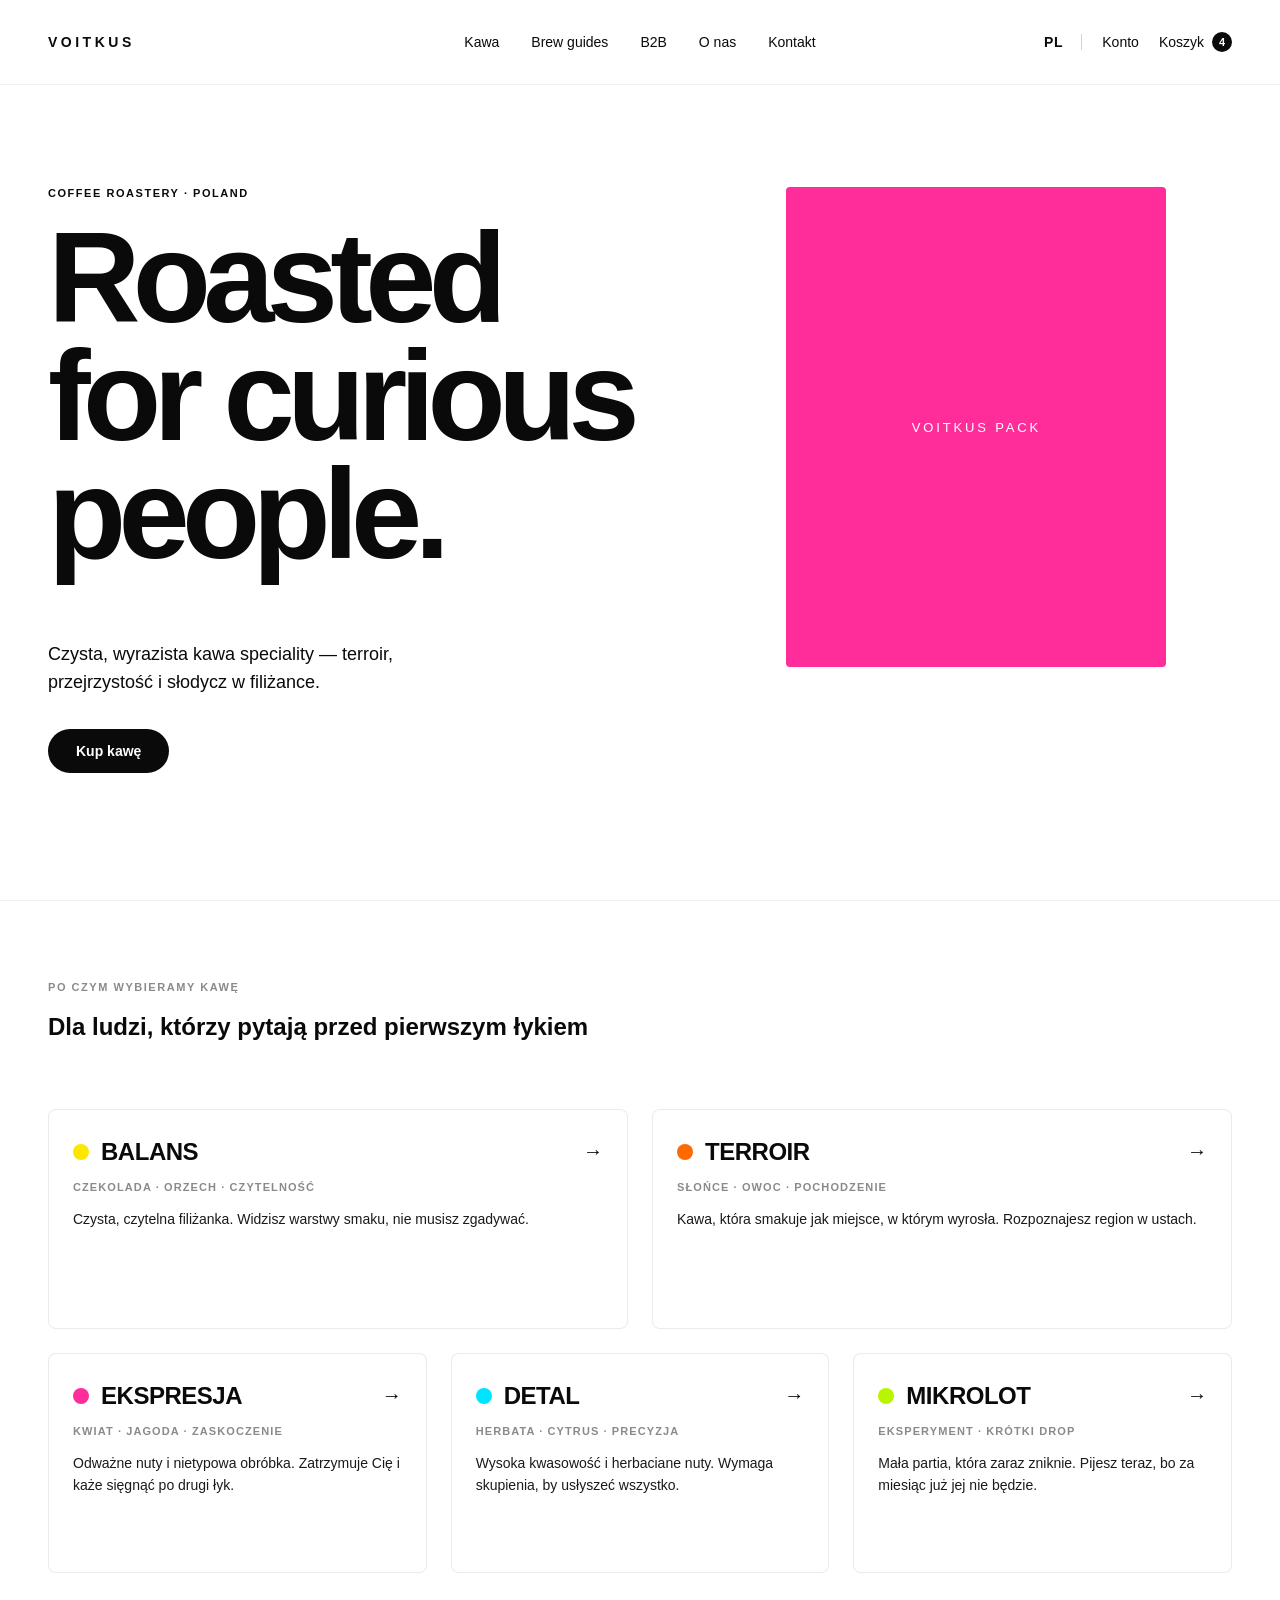
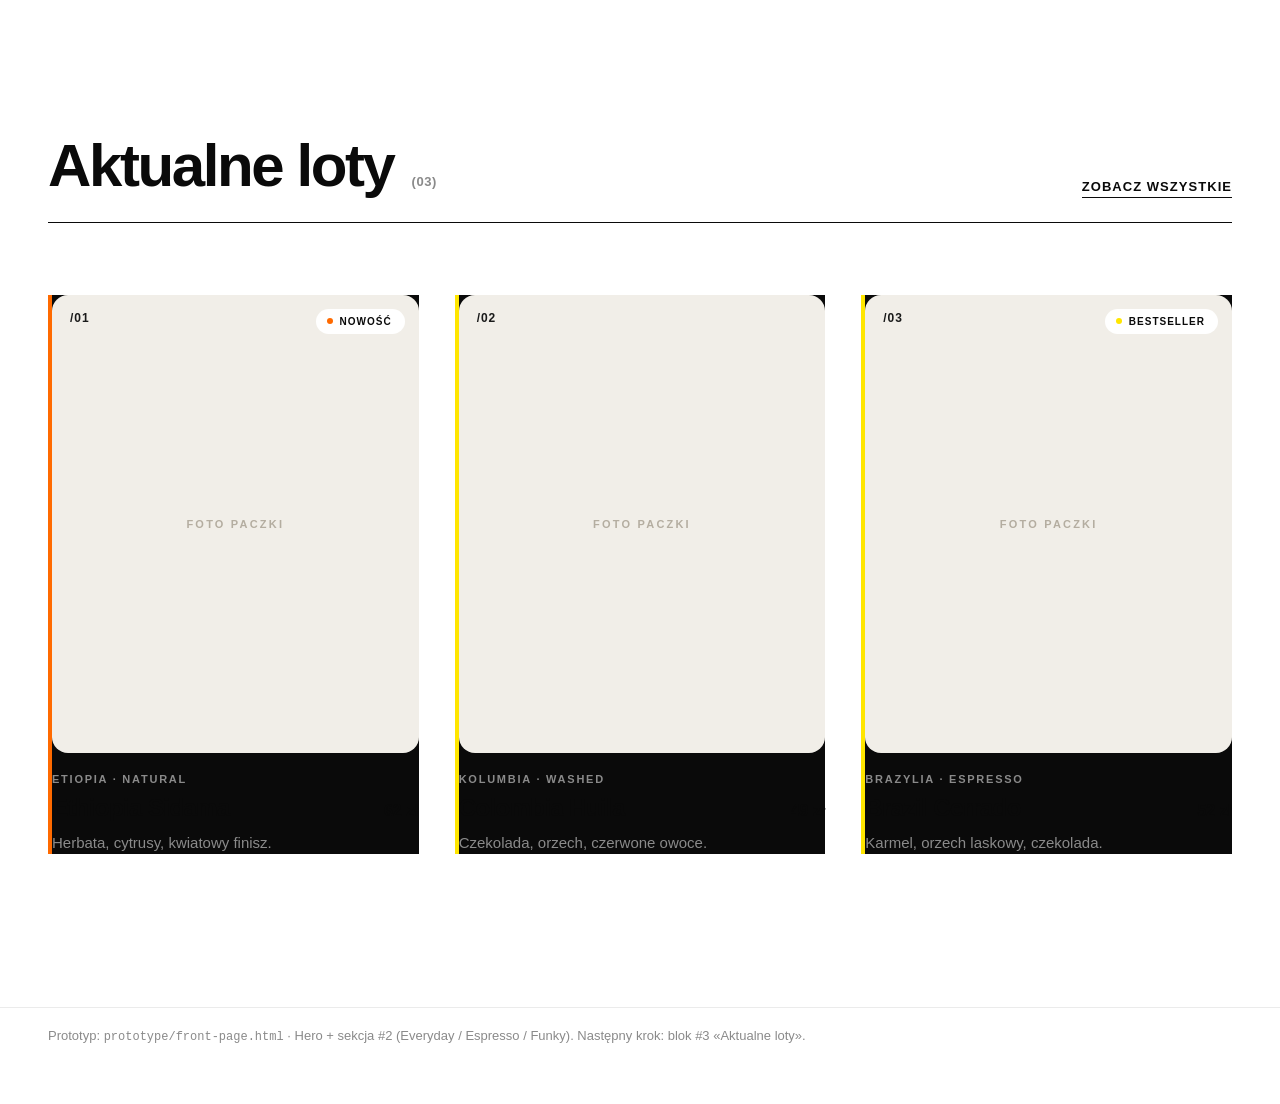
==== prototype/front-page.html @ 4f2a1296 "Initial commit: Voitkus WordPress theme with front page sections. WooCommerce lot cards from product" ====
<!DOCTYPE html>
<html lang="pl">
<head>
  <meta charset="UTF-8">
  <meta name="viewport" content="width=device-width, initial-scale=1">
  <title>Voitkus — front page prototype</title>
  <link rel="stylesheet" href="../brand/design-tokens.css">
  <style>
    * { box-sizing: border-box; }

    :root {
      --font-display: "Helvetica Neue", Arial, sans-serif;
      --font-body: "Helvetica Neue", Arial, sans-serif;
      --header-pad-y: 32px;
    }

    body {
      margin: 0;
      background: var(--voitkus-white);
      color: var(--voitkus-black);
      font-family: var(--font-body);
    }

    a { color: inherit; text-decoration: none; }

    /* Header — logo · nav · actions */
    .site-header {
      position: fixed;
      top: 0;
      left: 0;
      z-index: 10;
      width: 100%;
      padding: var(--header-pad-y) var(--grid-gutter);
      background: rgba(255, 255, 255, 0.85);
      -webkit-backdrop-filter: blur(12px);
      backdrop-filter: blur(12px);
      border-bottom: 1px solid rgba(10, 10, 10, 0.06);
    }

    .site-header__inner {
      display: grid;
      grid-template-columns: 1fr auto 1fr;
      grid-template-areas: "brand nav actions";
      align-items: center;
      width: 100%;
    }

    .site-branding { grid-area: brand; justify-self: start; }

    .site-logo {
      font-size: 14px;
      font-weight: 800;
      letter-spacing: 0.25em;
      text-transform: uppercase;
    }

    .site-nav { grid-area: nav; justify-self: center; }

    .site-nav__list {
      display: flex;
      gap: 32px;
      margin: 0;
      padding: 0;
      list-style: none;
      font-size: 14px;
      white-space: nowrap;
    }

    .site-nav__list a {
      transition: opacity 160ms ease;
    }

    .site-nav__list a:hover,
    .header-action:hover {
      opacity: 0.55;
    }

    .header-actions {
      display: flex;
      grid-area: actions;
      justify-self: end;
      align-items: center;
      gap: 20px;
      font-size: 14px;
    }

    .header-action {
      display: inline-flex;
      align-items: center;
      gap: 8px;
      transition: opacity 160ms ease;
    }

    .header-action--language {
      padding-right: 18px;
      border-right: 1px solid rgba(10, 10, 10, 0.18);
      font-weight: 800;
      letter-spacing: 0.05em;
    }

    .cart-count {
      display: inline-grid;
      min-width: 20px;
      height: 20px;
      place-items: center;
      border-radius: 999px;
      background: var(--voitkus-black);
      color: var(--voitkus-white);
      font-size: 11px;
      font-weight: 700;
      line-height: 1;
    }

    .mobile-menu-toggle { display: none; }

    /* Hero */
    .hero {
      display: flex;
      align-items: center;
      min-height: 100vh;
      min-height: 100dvh;
      padding: 120px var(--grid-gutter) max(60px, env(safe-area-inset-bottom, 0px));
    }

    .hero__main {
      display: grid;
      width: 100%;
      grid-template-columns: 1.1fr 0.9fr;
      grid-template-areas:
        "intro product"
        "copy product";
      gap: 40px 48px;
      align-items: start;
    }

    .hero__intro { grid-area: intro; max-width: var(--content-wide); }

    .hero__copy {
      grid-area: copy;
      max-width: var(--content-text);
    }

    .hero__eyebrow {
      margin: 0 0 20px;
      font-size: 11px;
      font-weight: 600;
      letter-spacing: 0.14em;
      text-transform: uppercase;
    }

    .hero h1 {
      margin: 0 0 28px;
      font-family: var(--font-display);
      font-size: clamp(72px, 10vw, 168px);
      font-weight: 700;
      line-height: 0.92;
      letter-spacing: -0.06em;
    }

    .hero__text {
      margin: 0 0 32px;
      max-width: 36rem;
      font-size: 18px;
      line-height: 1.55;
    }

    .hero__cta {
      display: inline-block;
      padding: 14px 28px;
      border-radius: 999px;
      background: var(--voitkus-black);
      color: var(--voitkus-white);
      font-size: 14px;
      font-weight: 600;
      transition: opacity 160ms ease;
    }

    .hero__cta:hover { opacity: 0.75; }

    .hero__product {
      display: flex;
      grid-area: product;
      justify-content: center;
      align-items: flex-start;
      margin: 0;
    }

    .hero-bag--placeholder {
      display: grid;
      width: min(100%, 380px);
      min-height: min(480px, 65vh);
      max-height: min(560px, 72vh);
      place-items: center;
      border-radius: 4px;
      background: var(--lot-magenta);
      color: var(--voitkus-white);
      font-size: 13px;
      font-weight: 300;
      letter-spacing: 0.22em;
      text-transform: uppercase;
    }

    /* Profiles — block #2 */
    .profiles {
      padding: 80px var(--grid-gutter) 64px;
      border-top: 1px solid rgba(10, 10, 10, 0.06);
    }

    .profiles__header {
      display: flex;
      align-items: flex-end;
      justify-content: space-between;
      gap: 24px;
      margin-bottom: 48px;
    }

    .profiles__header-text {
      max-width: 36rem;
    }

    .profiles__swipe-hint {
      display: none;
      align-items: center;
      gap: 8px;
      font-size: 11px;
      font-weight: 600;
      letter-spacing: 0.1em;
      text-transform: uppercase;
      color: var(--voitkus-gray);
      white-space: nowrap;
    }

    .profiles__eyebrow {
      margin: 0 0 12px;
      font-size: 11px;
      font-weight: 600;
      letter-spacing: 0.14em;
      text-transform: uppercase;
      color: var(--voitkus-gray);
    }

    .profiles__title {
      margin: 0;
      font-family: var(--font-display);
      font-size: clamp(28px, 4vw, 44px);
      font-weight: 700;
      line-height: 1.05;
      letter-spacing: -0.03em;
    }

    .profiles__grid {
      display: grid;
      grid-template-columns: repeat(6, 1fr);
      gap: 24px;
    }

    .profile-card {
      --profile-accent: var(--lot-yellow);
      position: relative;
      display: flex;
      flex-direction: column;
      min-height: 220px;
      padding: 28px 24px 24px;
      border: 1px solid rgba(10, 10, 10, 0.08);
      border-radius: 8px;
      text-decoration: none;
      color: inherit;
      background: var(--voitkus-white);
      transition: background 240ms ease, color 240ms ease, border-color 240ms ease, transform 240ms ease;
    }

    .profile-card:hover {
      background: var(--voitkus-black);
      color: var(--voitkus-white);
      border-color: var(--voitkus-black);
      transform: translateY(-4px);
    }

    .profile-card:nth-child(1),
    .profile-card:nth-child(2) {
      grid-column: span 3;
    }

    .profile-card:nth-child(3),
    .profile-card:nth-child(4),
    .profile-card:nth-child(5) {
      grid-column: span 2;
    }

    .profile-card[data-profile="espresso"] {
      --profile-accent: var(--lot-orange);
    }

    .profile-card[data-profile="funky"] {
      --profile-accent: var(--lot-magenta);
    }

    .profile-card[data-profile="cyan"] {
      --profile-accent: var(--lot-cyan);
    }

    .profile-card[data-profile="lime"] {
      --profile-accent: var(--lot-lime);
    }

    .profile-card__header {
      display: flex;
      align-items: center;
      justify-content: space-between;
      margin-bottom: 16px;
    }

    .profile-card__title-group {
      display: flex;
      align-items: center;
      gap: 12px;
    }

    .profile-card__dot {
      display: block;
      width: 16px;
      height: 16px;
      border-radius: 8px;
      background: var(--profile-accent);
      transition: width 240ms ease, border-radius 240ms ease;
    }

    .profile-card:hover .profile-card__dot {
      width: 48px;
      border-radius: 4px;
    }

    .profile-card__sense {
      margin: 0;
      font-family: var(--font-display);
      font-size: clamp(20px, 2vw, 24px);
      font-weight: 700;
      line-height: 1.15;
      letter-spacing: -0.02em;
    }

    .profile-card__arrow {
      font-size: 20px;
      transition: transform 240ms ease, color 240ms ease;
    }

    .profile-card:hover .profile-card__arrow {
      transform: translateX(6px);
      color: var(--profile-accent);
    }

    .profile-card__feelings {
      margin: 0 0 16px;
      font-size: 11px;
      font-weight: 600;
      letter-spacing: 0.1em;
      text-transform: uppercase;
      color: var(--voitkus-gray);
      transition: color 240ms ease;
    }

    .profile-card:hover .profile-card__feelings {
      color: var(--profile-accent);
    }

    .profile-card__text {
      flex: 1 1 auto;
      margin: 0;
      font-size: 14px;
      line-height: 1.55;
      color: var(--voitkus-gray-dark);
      transition: color 240ms ease;
    }

    .profile-card:hover .profile-card__text {
      color: rgba(255, 255, 255, 0.7);
    }

    .proto-note {
      padding: 20px var(--grid-gutter) 48px;
      font-size: 13px;
      color: var(--voitkus-gray);
      border-top: 1px solid rgba(10, 10, 10, 0.08);
    }

    .proto-note code {
      font-size: 12px;
    }

    /* ==========================================================================
       Products Section (Aktualne loty) - Editorial Specialty
       ========================================================================== */

    .products {
      padding: 100px var(--grid-gutter) 140px;
      background: var(--voitkus-white);
      color: var(--voitkus-black);
    }

    .products__header {
      display: flex;
      align-items: flex-end;
      justify-content: space-between;
      gap: 24px;
      margin-bottom: 72px;
      padding-bottom: 28px;
      border-bottom: 1px solid var(--voitkus-black);
    }

    .products__heading {
      display: flex;
      align-items: baseline;
      gap: 18px;
    }

    .products__title {
      margin: 0;
      font-family: var(--font-display);
      font-size: clamp(38px, 5vw, 60px);
      font-weight: 700;
      line-height: 0.95;
      letter-spacing: -0.04em;
    }

    .products__count {
      font-size: 13px;
      font-weight: 600;
      letter-spacing: 0.04em;
      color: var(--voitkus-gray);
      font-variant-numeric: tabular-nums;
    }

    .products__link {
      position: relative;
      font-size: 13px;
      font-weight: 600;
      text-decoration: none;
      text-transform: uppercase;
      letter-spacing: 0.08em;
      white-space: nowrap;
    }

    .products__link::after {
      content: '';
      position: absolute;
      left: 0;
      bottom: -4px;
      width: 100%;
      height: 1px;
      background: var(--voitkus-black);
      transform: scaleX(1);
      transform-origin: right;
      transition: transform 320ms cubic-bezier(0.4, 0, 0.2, 1);
    }

    .products__link:hover::after {
      transform: scaleX(0);
    }

    .products__grid {
      display: grid;
      grid-template-columns: repeat(3, 1fr);
      gap: 56px 36px;
    }

    .product-card {
      --lot-accent: var(--lot-yellow);
      position: relative;
      display: flex;
      flex-direction: column;
      text-decoration: none;
      color: inherit;
    }

    .product-card[data-lot-accent="orange"] { --lot-accent: var(--lot-orange); }
    .product-card[data-lot-accent="magenta"] { --lot-accent: var(--lot-magenta); }
    .product-card[data-lot-accent="cyan"] { --lot-accent: var(--lot-cyan); }
    .product-card[data-lot-accent="lime"] { --lot-accent: var(--lot-lime); }

    .product-card__visual {
      position: relative;
      aspect-ratio: 4 / 5;
      background: #F1EEE8;
      overflow: hidden;
      border-radius: 16px;
    }

    .product-card__index {
      position: absolute;
      top: 16px;
      left: 18px;
      z-index: 2;
      font-size: 12px;
      font-weight: 600;
      letter-spacing: 0.08em;
      color: var(--voitkus-gray-dark);
      font-variant-numeric: tabular-nums;
    }

    .product-card__badge {
      position: absolute;
      top: 14px;
      right: 14px;
      z-index: 2;
      display: inline-flex;
      align-items: center;
      gap: 7px;
      padding: 7px 13px 7px 11px;
      background: var(--voitkus-white);
      color: var(--voitkus-black);
      font-size: 10px;
      font-weight: 700;
      letter-spacing: 0.1em;
      text-transform: uppercase;
      border-radius: 999px;
    }

    .product-card__badge::before {
      content: '';
      width: 6px;
      height: 6px;
      border-radius: 50%;
      background: var(--lot-accent);
    }

    .product-card__image-placeholder {
      width: 100%;
      height: 100%;
      display: grid;
      place-items: center;
      color: #B4ADA0;
      font-size: 11px;
      font-weight: 600;
      letter-spacing: 0.2em;
      text-transform: uppercase;
      transition: transform 800ms cubic-bezier(0.16, 1, 0.3, 1);
    }

    .product-card:hover .product-card__image-placeholder {
      transform: scale(1.05);
    }

    .product-card__quick-add {
      position: absolute;
      left: 14px;
      right: 14px;
      bottom: 14px;
      z-index: 2;
      display: flex;
      align-items: center;
      justify-content: space-between;
      padding: 13px 16px 13px 20px;
      background: var(--voitkus-black);
      color: var(--voitkus-white);
      border-radius: 999px;
      font-size: 12px;
      font-weight: 700;
      letter-spacing: 0.06em;
      text-transform: uppercase;
      opacity: 0;
      transform: translateY(12px);
      transition: opacity 360ms cubic-bezier(0.16, 1, 0.3, 1),
                  transform 360ms cubic-bezier(0.16, 1, 0.3, 1);
    }

    .product-card:hover .product-card__quick-add {
      opacity: 1;
      transform: translateY(0);
    }

    .product-card__quick-add-icon {
      display: grid;
      place-items: center;
      width: 26px;
      height: 26px;
      border-radius: 50%;
      background: var(--lot-accent);
      color: var(--voitkus-black);
      font-size: 14px;
    }

    .product-card__content {
      display: flex;
      flex-direction: column;
      padding-top: 20px;
    }

    .product-card__origin {
      margin: 0 0 10px;
      font-size: 11px;
      font-weight: 700;
      letter-spacing: 0.16em;
      text-transform: uppercase;
      color: var(--voitkus-gray);
    }

    .product-card__title-row {
      display: flex;
      align-items: baseline;
      justify-content: space-between;
      gap: 16px;
      margin-bottom: 12px;
    }

    .product-card__title {
      margin: 0;
      font-family: var(--font-display);
      font-size: 24px;
      font-weight: 700;
      line-height: 1.05;
      letter-spacing: -0.025em;
      transition: color 240ms ease;
    }

    .product-card:hover .product-card__title {
      color: var(--lot-accent);
    }

    .product-card__price {
      font-size: 16px;
      font-weight: 600;
      white-space: nowrap;
      font-variant-numeric: tabular-nums;
    }

    .product-card__notes {
      margin: 0;
      font-size: 15px;
      line-height: 1.45;
      color: var(--voitkus-gray);
    }

    @media (max-width: 1100px) {
      .products__grid {
        grid-template-columns: repeat(2, 1fr);
      }
    }

    @media (max-width: 900px) {
      .site-header {
        padding: 20px var(--grid-gutter-md);
      }

      .site-header__inner {
        grid-template-columns: 1fr auto;
        grid-template-areas: "brand actions";
      }

      .site-nav {
        position: fixed;
        inset: 72px 0 0;
        padding: 28px 20px;
        background: var(--voitkus-white);
        visibility: hidden;
        transform: translateX(100%);
        transition: transform 240ms ease, visibility 240ms ease;
      }

      body.mobile-nav-open {
        overflow: hidden;
      }

      body.mobile-nav-open .site-nav {
        visibility: visible;
        transform: translateX(0);
      }

      .site-nav__list {
        flex-direction: column;
        align-items: flex-start;
        gap: 22px;
        font-size: 18px;
      }

      .header-action__label { display: none; }

      .mobile-menu-toggle {
        display: inline-flex;
        flex-direction: column;
        justify-content: center;
        gap: 5px;
        width: 34px;
        height: 34px;
        padding: 0;
        border: 0;
        background: transparent;
        cursor: pointer;
      }

      .mobile-menu-toggle span {
        display: block;
        width: 20px;
        height: 2px;
        background: currentColor;
        transition: transform 200ms ease;
      }

      body.mobile-nav-open .mobile-menu-toggle span:first-child {
        transform: translateY(3.5px) rotate(45deg);
      }

      body.mobile-nav-open .mobile-menu-toggle span:last-child {
        transform: translateY(-3.5px) rotate(-45deg);
      }

      .hero {
        align-items: flex-start;
        min-height: auto;
        padding: 100px var(--grid-gutter-md) 40px;
      }

      .hero__main {
        grid-template-columns: 1fr minmax(108px, 38vw);
        grid-template-areas:
          "intro product"
          "copy copy";
        gap: 20px 16px;
      }

      .hero h1 {
        font-size: clamp(44px, 11.5vw, 72px);
      }

      .hero-bag--placeholder {
        min-height: min(200px, 32vh);
        max-height: min(280px, 38vh);
      }

      .profiles {
        padding: 56px var(--grid-gutter-md) 48px;
      }

      .profiles__header {
        flex-direction: column;
        align-items: flex-start;
        gap: 16px;
        margin-bottom: 32px;
      }

      .profiles__swipe-hint {
        display: flex;
      }

      .profiles__grid {
        display: flex;
        overflow-x: auto;
        scroll-snap-type: x mandatory;
        scrollbar-width: none; /* Firefox */
        padding-bottom: 16px;
        margin: 0 calc(var(--grid-gutter-md) * -1);
        padding: 0 var(--grid-gutter-md) 16px;
        gap: 12px;
      }

      .profiles__grid::-webkit-scrollbar {
        display: none; /* Safari and Chrome */
      }

      .profile-card,
      .profile-card:nth-child(1),
      .profile-card:nth-child(2),
      .profile-card:nth-child(3),
      .profile-card:nth-child(4),
      .profile-card:nth-child(5) {
        flex: 0 0 calc(85vw - var(--grid-gutter-md));
        scroll-snap-align: start;
        min-height: 0;
      }
    }

    @media (max-width: 520px) {
      .site-header {
        padding: 16px var(--grid-gutter-xs);
      }

      .hero {
        padding: 88px var(--grid-gutter-xs) 32px;
      }

      .profiles {
        padding: 48px var(--grid-gutter-xs) 40px;
      }

      .products {
        padding: 64px var(--grid-gutter-xs) 80px;
      }

      .products__header {
        flex-direction: column;
        align-items: flex-start;
        gap: 24px;
        margin-bottom: 48px;
      }

      .products__grid {
        display: flex;
        flex-direction: column;
        gap: 64px;
      }

      .product-card:nth-child(n) {
        margin-top: 0;
      }
    }
  </style>
</head>
<body>

  <header class="site-header">
    <div class="site-header__inner">
      <div class="site-branding">
        <a class="site-logo" href="#">VOITKUS</a>
      </div>

      <nav id="site-nav" class="site-nav" aria-label="Primary">
        <ul class="site-nav__list">
          <li><a href="#">Kawa</a></li>
          <li><a href="#">Brew guides</a></li>
          <li><a href="#">B2B</a></li>
          <li><a href="#">O nas</a></li>
          <li><a href="#">Kontakt</a></li>
        </ul>
      </nav>

      <div class="header-actions">
        <a class="header-action header-action--language" href="#" aria-label="Język">PL</a>
        <a class="header-action" href="#">
          <span class="header-action__label">Konto</span>
        </a>
        <a class="header-action" href="#">
          <span class="header-action__label">Koszyk</span>
          <span class="cart-count">4</span>
        </a>
        <button
          class="mobile-menu-toggle"
          type="button"
          aria-controls="site-nav"
          aria-expanded="false"
          aria-label="Menu"
        >
          <span></span>
          <span></span>
        </button>
      </div>
    </div>
  </header>

  <main>
    <section class="hero" aria-labelledby="hero-title">
      <div class="hero__main">
        <div class="hero__intro">
          <p class="hero__eyebrow" lang="en">COFFEE ROASTERY · POLAND</p>
          <h1 id="hero-title" lang="en">
            Roasted<br>
            for curious<br>
            people.
          </h1>
        </div>

        <figure class="hero__product" aria-label="Opakowanie kawy Voitkus">
          <div class="hero-bag--placeholder" role="img" aria-label="Opakowanie kawy Voitkus">
            <span lang="en">VOITKUS PACK</span>
          </div>
        </figure>

        <div class="hero__copy">
          <p class="hero__text">
            Czysta, wyrazista kawa speciality — terroir, przejrzystość i słodycz w filiżance.
          </p>
          <a class="hero__cta" href="#">Kup kawę</a>
        </div>
      </div>
    </section>

    <section class="profiles" aria-labelledby="profiles-title">
      <header class="profiles__header">
        <div class="profiles__header-text">
          <p class="profiles__eyebrow">Po czym wybieramy kawę</p>
          <h2 id="profiles-title">Dla ludzi, którzy pytają przed pierwszym łykiem</h2>
        </div>
        <div class="profiles__swipe-hint" aria-hidden="true">
          Przesuń <span style="font-size: 14px;">→</span>
        </div>
      </header>

      <div class="profiles__grid">
        <a href="/shop/?filter=everyday" class="profile-card" data-profile="everyday">
          <div class="profile-card__header">
            <div class="profile-card__title-group">
              <span class="profile-card__dot"></span>
              <h3 class="profile-card__sense">BALANS</h3>
            </div>
            <span class="profile-card__arrow">→</span>
          </div>
          <p class="profile-card__feelings">Czekolada · orzech · czytelność</p>
          <p class="profile-card__text">
            Czysta, czytelna filiżanka. Widzisz warstwy smaku, nie musisz zgadywać.
          </p>
        </a>

        <a href="/shop/?filter=funky" class="profile-card" data-profile="espresso">
          <div class="profile-card__header">
            <div class="profile-card__title-group">
              <span class="profile-card__dot"></span>
              <h3 class="profile-card__sense">TERROIR</h3>
            </div>
            <span class="profile-card__arrow">→</span>
          </div>
          <p class="profile-card__feelings">Słońce · owoc · pochodzenie</p>
          <p class="profile-card__text">
            Kawa, która smakuje jak miejsce, w którym wyrosła. Rozpoznajesz region w ustach.
          </p>
        </a>

        <a href="/shop/?filter=funky" class="profile-card" data-profile="funky">
          <div class="profile-card__header">
            <div class="profile-card__title-group">
              <span class="profile-card__dot"></span>
              <h3 class="profile-card__sense">EKSPRESJA</h3>
            </div>
            <span class="profile-card__arrow">→</span>
          </div>
          <p class="profile-card__feelings">Kwiat · jagoda · zaskoczenie</p>
          <p class="profile-card__text">
            Odważne nuty i nietypowa obróbka. Zatrzymuje Cię i każe sięgnąć po drugi łyk.
          </p>
        </a>

        <a href="/shop/?filter=everyday" class="profile-card" data-profile="cyan">
          <div class="profile-card__header">
            <div class="profile-card__title-group">
              <span class="profile-card__dot"></span>
              <h3 class="profile-card__sense">DETAL</h3>
            </div>
            <span class="profile-card__arrow">→</span>
          </div>
          <p class="profile-card__feelings">Herbata · cytrus · precyzja</p>
          <p class="profile-card__text">
            Wysoka kwasowość i herbaciane nuty. Wymaga skupienia, by usłyszeć wszystko.
          </p>
        </a>

        <a href="/shop/?filter=limited" class="profile-card" data-profile="lime">
          <div class="profile-card__header">
            <div class="profile-card__title-group">
              <span class="profile-card__dot"></span>
              <h3 class="profile-card__sense">MIKROLOT</h3>
            </div>
            <span class="profile-card__arrow">→</span>
          </div>
          <p class="profile-card__feelings">Eksperyment · krótki drop</p>
          <p class="profile-card__text">
            Mała partia, która zaraz zniknie. Pijesz teraz, bo za miesiąc już jej nie będzie.
          </p>
        </a>
      </div>
    </section>

    <section class="products" aria-labelledby="products-title">
      <header class="products__header">
        <div class="products__heading">
          <h2 id="products-title" class="products__title">Aktualne loty</h2>
          <span class="products__count">(03)</span>
        </div>
        <a href="/shop/" class="products__link">Zobacz wszystkie</a>
      </header>

      <div class="products__grid">
        <!-- Lot 1: Ethiopia Sidama (Orange / Funky) -->
        <a href="/product/ethiopia-sidama-natural/" class="product-card" data-lot-accent="orange">
          <div class="product-card__visual">
            <span class="product-card__index">/01</span>
            <span class="product-card__badge">Nowość</span>
            <div class="product-card__image-placeholder">FOTO PACZKI</div>
            <div class="product-card__quick-add">
              <span>Do koszyka</span>
              <span class="product-card__quick-add-icon" aria-hidden="true">+</span>
            </div>
          </div>
          <div class="product-card__content">
            <p class="product-card__origin">Etiopia · Natural</p>
            <div class="product-card__title-row">
              <h3 class="product-card__title">Ethiopia Sidama</h3>
              <span class="product-card__price">62 zł</span>
            </div>
            <p class="product-card__notes">Herbata, cytrusy, kwiatowy finisz.</p>
          </div>
        </a>

        <!-- Lot 2: Colombia Huila (Yellow / Everyday) -->
        <a href="/product/colombia-huila-washed/" class="product-card" data-lot-accent="yellow">
          <div class="product-card__visual">
            <span class="product-card__index">/02</span>
            <div class="product-card__image-placeholder">FOTO PACZKI</div>
            <div class="product-card__quick-add">
              <span>Do koszyka</span>
              <span class="product-card__quick-add-icon" aria-hidden="true">+</span>
            </div>
          </div>
          <div class="product-card__content">
            <p class="product-card__origin">Kolumbia · Washed</p>
            <div class="product-card__title-row">
              <h3 class="product-card__title">Colombia Huila</h3>
              <span class="product-card__price">49 zł</span>
            </div>
            <p class="product-card__notes">Czekolada, orzech, czerwone owoce.</p>
          </div>
        </a>

        <!-- Lot 3: Brazil Cerrado (Yellow / Espresso) -->
        <a href="/product/brazil-cerrado-espresso/" class="product-card" data-lot-accent="yellow">
          <div class="product-card__visual">
            <span class="product-card__index">/03</span>
            <span class="product-card__badge">Bestseller</span>
            <div class="product-card__image-placeholder">FOTO PACZKI</div>
            <div class="product-card__quick-add">
              <span>Do koszyka</span>
              <span class="product-card__quick-add-icon" aria-hidden="true">+</span>
            </div>
          </div>
          <div class="product-card__content">
            <p class="product-card__origin">Brazylia · Espresso</p>
            <div class="product-card__title-row">
              <h3 class="product-card__title">Brazil Cerrado</h3>
              <span class="product-card__price">52 zł</span>
            </div>
            <p class="product-card__notes">Karmel, orzech laskowy, czekolada.</p>
          </div>
        </a>
      </div>
    </section>
  </main>

  <p class="proto-note">
  Prototyp: <code>prototype/front-page.html</code> · Hero + sekcja #2 (Everyday / Espresso / Funky).
  Następny krok: blok #3 «Aktualne loty».
  </p>

  <script>
    (function () {
      const toggle = document.querySelector('.mobile-menu-toggle');
      const nav = document.getElementById('site-nav');
      if (!toggle || !nav) return;
      toggle.addEventListener('click', function () {
        const open = !document.body.classList.contains('mobile-nav-open');
        document.body.classList.toggle('mobile-nav-open', open);
        toggle.setAttribute('aria-expanded', open);
      });
      nav.querySelectorAll('a').forEach(function (a) {
        a.addEventListener('click', function () {
          document.body.classList.remove('mobile-nav-open');
          toggle.setAttribute('aria-expanded', 'false');
        });
      });
    })();
  </script>
</body>
</html>
---- brand/design-tokens.css ----
/**
 * Voitkus Coffee Roastery — design tokens (источник в репо)
 *
 * На сайт не подключается напрямую.
 * Рабочая копия для WordPress: voitkus/assets/design-tokens.css
 * (подключается в functions.php перед style.css)
 */

:root {
  /* Brand base */
  --voitkus-black: #0a0a0a;
  --voitkus-white: #ffffff;
  --voitkus-gray: #8a8a8a;
  --voitkus-gray-dark: #1a1a1a;

  /* Lot accents (packaging) */
  --lot-cyan: #00e5ff;
  --lot-magenta: #ff2d9a;
  --lot-lime: #b8f500;
  --lot-peach: #ffcba8;
  --lot-yellow: #ffe600;
  --lot-orange: #ff6a00;

  /* Active lot — переопределяется на single-product */
  --lot-accent: var(--lot-orange);

  /* Typography */
  --font-display: "DM Sans", system-ui, sans-serif;
  --font-body: "Inter", system-ui, sans-serif;

  /* Spacing */
  --space-xs: 0.25rem;
  --space-sm: 0.5rem;
  --space-md: 1rem;
  --space-lg: 2rem;
  --space-xl: 4rem;

  /* UI */
  --radius-sm: 4px;
  --radius-md: 8px;
  --header-height: 64px;

  /* Site grid (gutters from prototypes; no max-width container in brand) */
  --grid-gutter: 48px;
  --grid-gutter-md: 24px;
  --grid-gutter-sm: 16px;
  --grid-gutter-xs: 12px;
  --container-max-width: 1440px;
  --content-wide: 900px;
  --content-text: 420px;
  --breakpoint-lg: 900px;
  --breakpoint-sm: 520px;
}

/* Пример: карточка товара в каталоге */
.product-card {
  background: var(--voitkus-black);
  color: var(--voitkus-white);
  border-left: 4px solid var(--lot-accent);
}

/* Пример: кнопка CTA на странице лота */
.single-product .button {
  background: var(--lot-accent);
  color: var(--voitkus-black);
}

/* Data attributes для лотов (HTML)
   <article data-lot-accent="#FF6A00"> */
[data-lot-accent] {
  --lot-accent: attr(data-lot-accent color, #ff6a00);
}
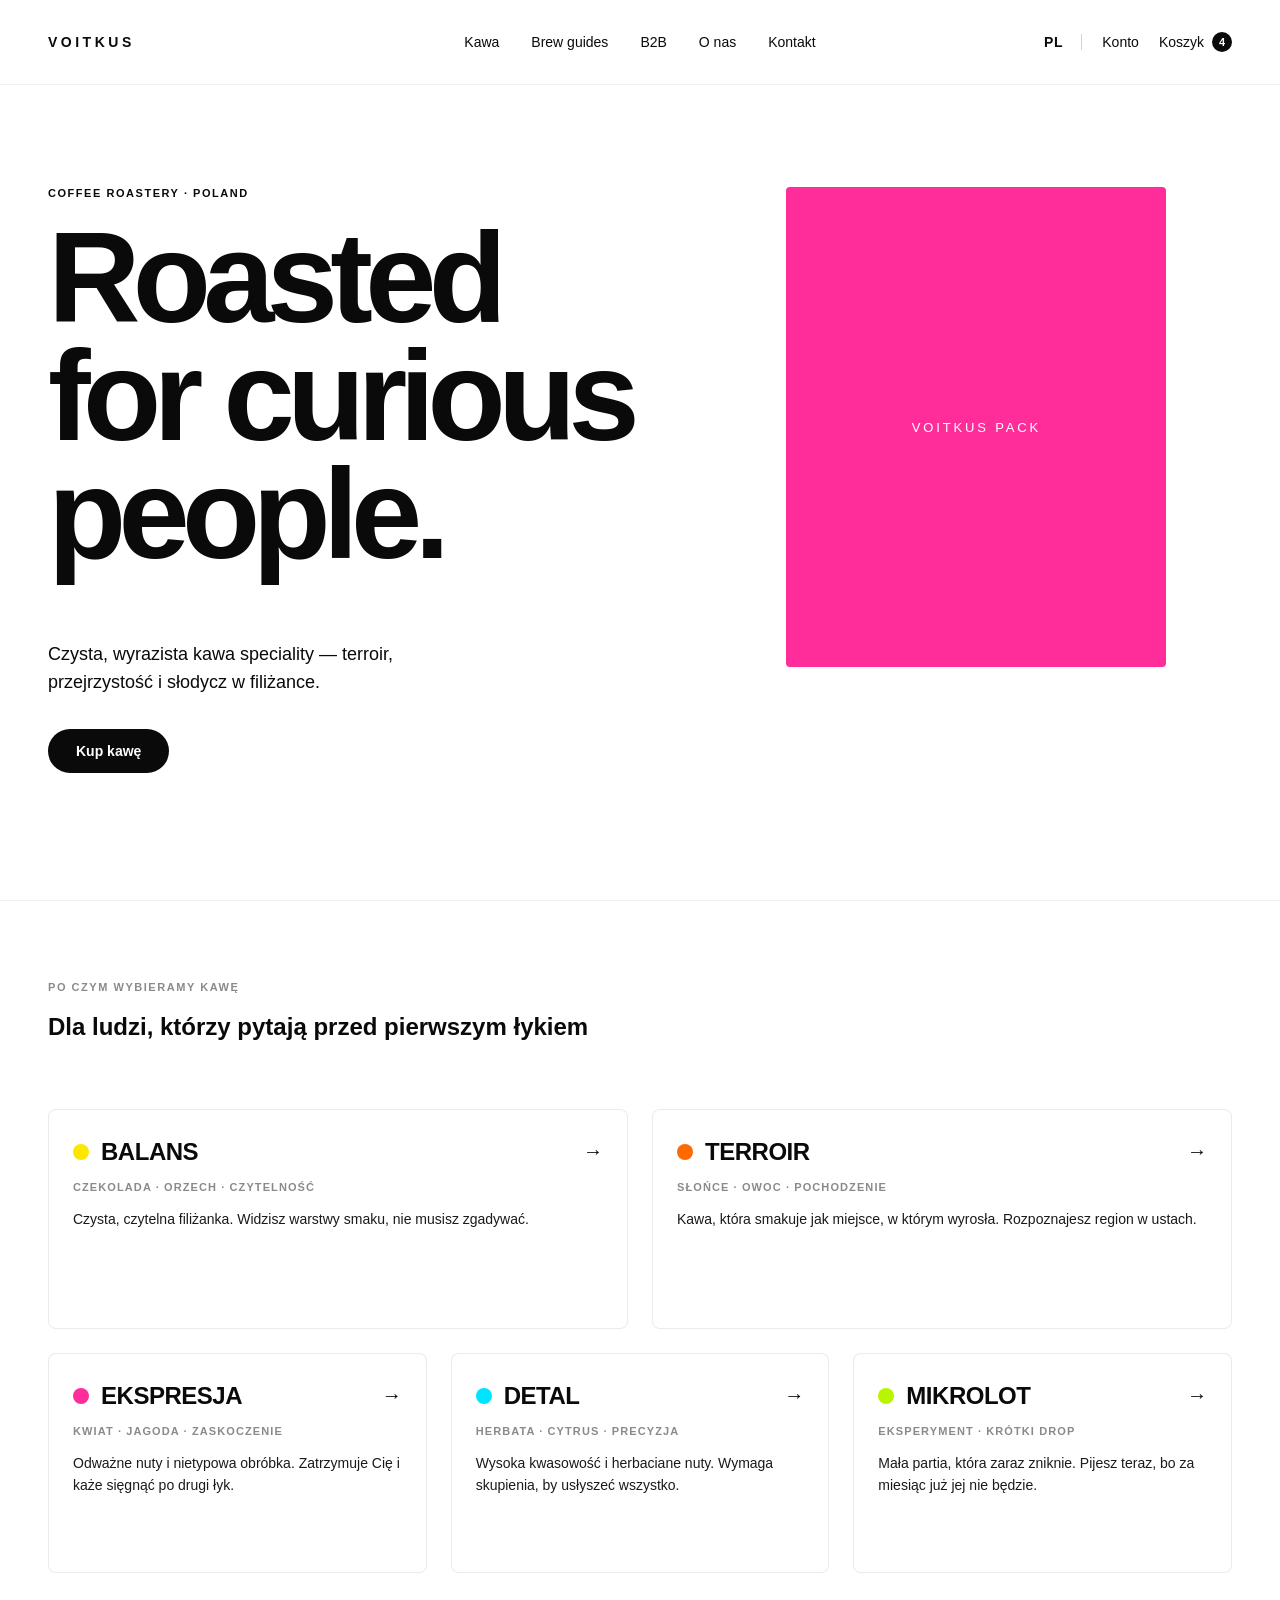
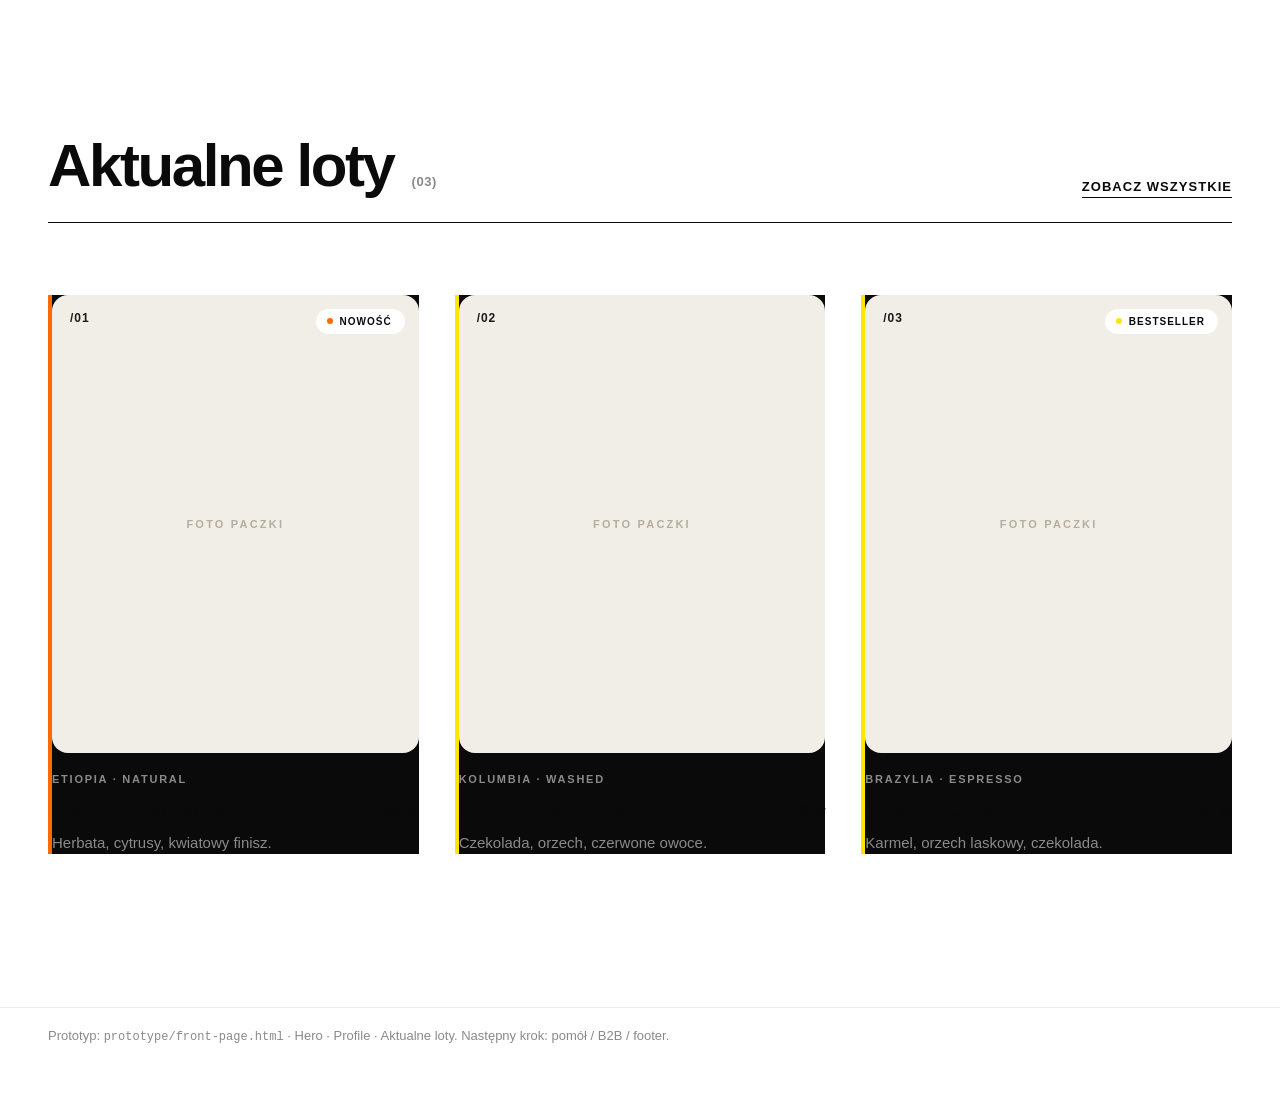
==== commit 6500a280: "Add Why section and polish Aktualne loty cards on homepage. Dlaczego Voitkus block with Customizer f" ====
--- a/prototype/front-page.html
+++ b/prototype/front-page.html
@@ -766,6 +766,7 @@
         scroll-snap-align: start;
         min-height: 0;
       }
+
     }
 
     @media (max-width: 520px) {
@@ -1032,8 +1033,8 @@
   </main>
 
   <p class="proto-note">
-  Prototyp: <code>prototype/front-page.html</code> · Hero + sekcja #2 (Everyday / Espresso / Funky).
-  Następny krok: blok #3 «Aktualne loty».
+  Prototyp: <code>prototype/front-page.html</code> · Hero · Profile · Aktualne loty.
+  Następny krok: pomół / B2B / footer.
   </p>
 
   <script>
--- a/brand/design-tokens.css
+++ b/brand/design-tokens.css
@@ -12,6 +12,7 @@
   --voitkus-white: #ffffff;
   --voitkus-gray: #8a8a8a;
   --voitkus-gray-dark: #1a1a1a;
+  --voitkus-cream: #f1eee8;
 
   /* Lot accents (packaging) */
   --lot-cyan: #00e5ff;
